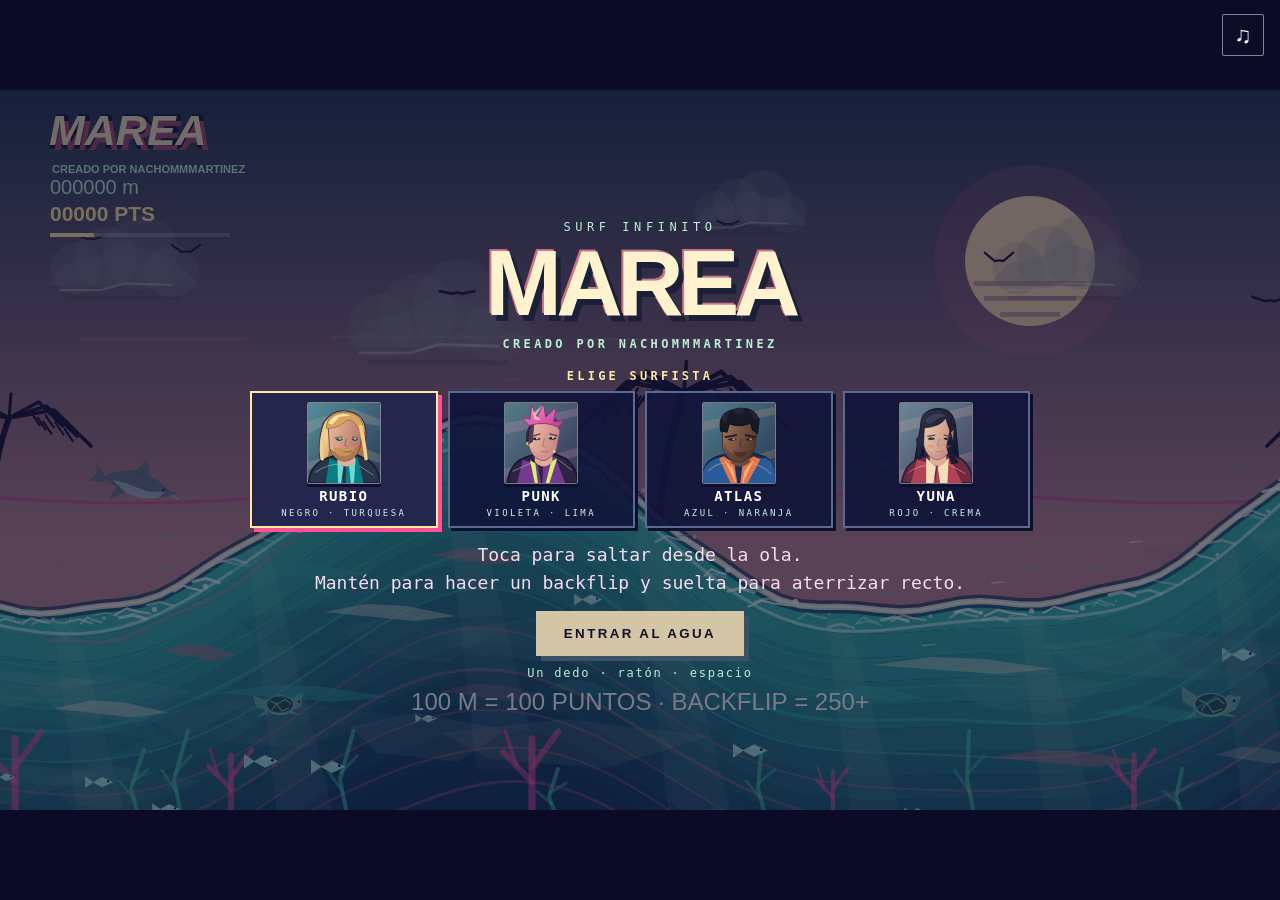
==== marea/index.html @ c3a37f06 "Restore illustrated Marea character portraits" ====
<!doctype html>
<html lang="es">
<head>
  <meta charset="utf-8">
  <meta name="viewport" content="width=device-width, initial-scale=1, viewport-fit=cover, user-scalable=no">
  <meta name="theme-color" content="#100d2b">
  <meta name="description" content="MAREA — juego de surf creado por nachommmartinez.">
  <title>MAREA — surf infinito</title>
  <link rel="stylesheet" href="./style.css?v=11">
</head>
<body>
  <main id="game" aria-label="MAREA, juego de surf creado por nachommmartinez">
    <canvas id="screen" width="1280" height="720" aria-label="Ola y surfista"></canvas>
    <div id="start" class="overlay">
      <div class="panel">
        <div class="eyebrow">SURF INFINITO</div>
        <h1>MAREA</h1>
        <div class="byline">CREADO POR NACHOMMMARTINEZ</div>
        <div class="choose-title">ELIGE SURFISTA</div>
        <div class="characters" role="group" aria-label="Elegir surfista">
          <button class="character selected" type="button" data-character="0" aria-pressed="true"><img class="portrait-art" src="./portraits/rubio.svg?v=2" alt="" width="74" height="82"><strong>RUBIO</strong><small>NEGRO · TURQUESA</small></button>
          <button class="character" type="button" data-character="1" aria-pressed="false"><img class="portrait-art" src="./portraits/punk.svg?v=2" alt="" width="74" height="82"><strong>PUNK</strong><small>VIOLETA · LIMA</small></button>
          <button class="character" type="button" data-character="2" aria-pressed="false"><img class="portrait-art" src="./portraits/atlas.svg?v=2" alt="" width="74" height="82"><strong>ATLAS</strong><small>AZUL · NARANJA</small></button>
          <button class="character" type="button" data-character="3" aria-pressed="false"><img class="portrait-art" src="./portraits/yuna.svg?v=2" alt="" width="74" height="82"><strong>YUNA</strong><small>ROJO · CREMA</small></button>
        </div>
        <p>Toca para saltar desde la ola.<br>Mantén para hacer un backflip y suelta para aterrizar recto.</p>
        <button id="startButton" type="button">ENTRAR AL AGUA</button>
        <span class="small">Un dedo · ratón · espacio</span>
      </div>
    </div>
    <div id="gameOver" class="overlay hidden" role="dialog" aria-modal="true" aria-labelledby="gameOverTitle">
      <div class="panel scores-panel">
        <div class="eyebrow">FIN DE LA OLA</div>
        <h2 id="gameOverTitle">RÉCORDS</h2>
        <p id="finalScore"></p>
        <form id="scoreForm" class="score-form hidden">
          <label for="initials">TUS INICIALES · 3 LETRAS</label>
          <div><input id="initials" type="text" minlength="3" maxlength="3" pattern="[A-Za-z]{3}" autocomplete="off" autocapitalize="characters" spellcheck="false" required aria-label="Tres iniciales"><button type="submit">GUARDAR</button></div>
        </form>
        <ol id="highscores" aria-label="Diez mejores puntuaciones"></ol>
        <button id="replayButton" type="button">OTRA OLA</button>
        <button id="changeCharacterButton" type="button">CAMBIAR SURFISTA</button>
      </div>
    </div>
    <button id="soundButton" class="sound" type="button" aria-label="Silenciar música">♫</button>
    <div id="rotate" aria-hidden="true">Gira el móvil para surfear en horizontal ↻</div>
  </main>
  <audio id="music" src="./audio/marea_ambient.ogg" preload="auto" loop></audio>
  <audio id="musicNight" src="./audio/marea_noche.ogg" preload="auto" loop></audio>
  <audio id="musicStorm" src="./audio/marea_tormenta.ogg" preload="auto" loop></audio>
  <script src="./game.js?v=19" defer></script>
</body>
</html>
---- marea/style.css ----
*{box-sizing:border-box}html,body{margin:0;width:100%;height:100%;overflow:hidden;background:#100d2b;color:#fff;font-family:Arial,Helvetica,sans-serif}#game{position:relative;width:100%;height:100%;display:flex;align-items:center;justify-content:center;overflow:hidden;touch-action:none}canvas{display:block;width:min(100vw,177.7778vh);height:min(100vh,56.25vw);max-width:100%;max-height:100%;touch-action:none}button{cursor:pointer}.overlay{position:absolute;inset:0;display:grid;place-items:center;background:rgba(9,9,32,.47);backdrop-filter:blur(5px);z-index:2;text-align:center}.overlay.hidden{display:none}.panel{padding:26px;max-width:min(94vw,900px)}.eyebrow{font-size:12px;letter-spacing:.38em;color:#baf0ce}.panel h1{font-size:clamp(60px,10vw,110px);line-height:1;margin:10px 0 16px;font-style:italic;letter-spacing:.015em;color:#fff2cf;text-shadow:4px 4px 0 #ff5198,-2px -2px 0 #28cfc8}.panel p{font-size:clamp(14px,2vw,18px);line-height:1.55;color:#f7dbef}.panel button{margin:16px 0;background:#28cfc8;color:#101028;border:0;padding:15px 28px;font-weight:900;letter-spacing:.18em;box-shadow:5px 5px 0 #ff5198}.panel button:hover,.panel button:focus-visible{background:#fff2cf;outline:2px solid #fff}.small{display:block;color:#baf0ce;font-size:12px;letter-spacing:.15em}.sound{position:absolute;z-index:3;right:max(16px,env(safe-area-inset-right));top:max(14px,env(safe-area-inset-top));width:42px;height:42px;border:1px solid rgba(255,255,255,.5);border-radius:50%;background:rgba(16,16,40,.4);color:#fff;font-size:23px}.sound.muted{opacity:.55}#rotate{display:none;position:absolute;inset:0;z-index:4;background:#100d2b;place-items:center;text-align:center;padding:30px;font-size:20px;color:#fff2cf}@media (orientation:portrait) and (max-width:800px){#rotate{display:grid}}
html,body{font-family:monospace}canvas{image-rendering:auto}.overlay{backdrop-filter:none;background:rgba(9,9,32,.68)}.panel h1{font-family:monospace;font-style:normal;letter-spacing:-.07em;text-shadow:5px 5px 0 #ff5198,-3px -3px 0 #28cfc8}.panel button,.score-form input{border-radius:0}.sound{border-radius:0}.scores-panel h2{font-family:monospace;font-style:normal}
.overlay{background:rgba(8,12,30,.48);backdrop-filter:blur(3px)}.panel h1{font-family:Arial Black,Impact,sans-serif;font-style:italic;letter-spacing:-.04em;text-shadow:5px 6px 0 #192038,-2px -2px 0 #c87586}.panel .character{background:linear-gradient(145deg,rgba(20,31,53,.95),rgba(43,53,72,.9));border:1px solid #8795a2;box-shadow:4px 5px 0 #11182d;transform:skewX(-2deg)}.panel .character.selected,.panel .character[aria-pressed=true]{border-color:#f1dfbf;box-shadow:4px 5px 0 #bf5e78}.panel #startButton{background:#d4c5a6;box-shadow:5px 5px 0 #3b5165}.panel #startButton:hover{background:#f5e6c9}.sound{border-radius:2px}.scores-panel h2{font-family:Arial Black,Impact,sans-serif;font-style:italic}
.overlay{background:rgba(8,11,36,.54);backdrop-filter:blur(2px)}.panel{max-height:100vh;overflow:auto}.panel h1{font-size:clamp(48px,8vw,92px);margin:3px 0 8px;letter-spacing:-.06em}.choose-title{font:bold 12px monospace;letter-spacing:.27em;color:#ffe8a3;margin:8px 0}.characters{display:grid;grid-template-columns:repeat(4,minmax(0,1fr));gap:10px;width:min(780px,90vw);margin:auto}.panel .character{display:flex;flex-direction:column;align-items:center;gap:4px;margin:0;padding:9px 5px 8px;min-width:0;background:rgba(15,21,57,.9);border:2px solid #5c6990;box-shadow:3px 3px 0 #0b102d;color:#fff}.panel .character.selected,.panel .character[aria-pressed=true]{border-color:#ffe8a3;background:#24264d;box-shadow:4px 4px 0 #ff5198}.character strong{font:900 14px monospace;letter-spacing:.1em}.character small{font:9px monospace;white-space:nowrap;color:#cdeeea}.portrait-art{display:block;width:74px;height:82px;object-fit:cover;border:1px solid rgba(241,230,204,.48);border-radius:2px;box-shadow:0 4px 12px rgba(8,15,30,.35)}.panel p{margin:13px 0 4px}.panel #startButton{margin:10px 0}.scores-panel #changeCharacterButton{background:#252e57;color:#fff;border:1px solid #6b84a2;box-shadow:3px 3px 0 #161532;margin-left:12px}@media(max-width:600px){.characters{gap:4px;width:94vw}.panel .character{padding:5px 1px}.portrait-art{width:50px;height:56px}.character strong{font-size:11px}.character small{font-size:7px}.panel p{font-size:13px}}

.byline{font-size:12px;letter-spacing:.28em;color:#baf0ce;font-weight:700;margin:0 0 18px}
.hidden{display:none!important}#gameOver{z-index:5;background:rgba(7,8,29,.82);backdrop-filter:blur(8px)}.scores-panel{width:min(92vw,460px);max-height:92vh;overflow:auto;padding:16px 24px}.scores-panel h2{font-size:clamp(30px,5vw,48px);font-style:italic;color:#fff2cf;text-shadow:3px 3px 0 #ff5198;margin:6px 0}.scores-panel p{margin:5px 0 14px}.score-form label{display:block;color:#baf0ce;font-size:12px;letter-spacing:.16em;margin-bottom:8px}.score-form>div{display:flex;justify-content:center;align-items:center;gap:10px}.score-form input{width:105px;padding:10px;background:#fff2cf;color:#101028;border:2px solid #28cfc8;text-align:center;font:bold 23px monospace;text-transform:uppercase;letter-spacing:.2em}.score-form button,.scores-panel #replayButton{margin:5px 0;padding:12px 18px}.scores-panel ol{list-style:none;counter-reset:rank;padding:0;margin:14px auto;max-width:340px;display:grid;grid-template-columns:1fr 1fr;gap:5px 16px;text-align:left}.scores-panel li{counter-increment:rank;display:flex;justify-content:space-between;gap:8px;border-bottom:1px solid rgba(186,240,206,.25);font:16px monospace;color:#fff2cf;padding:3px 0}.scores-panel li::before{content:counter(rank,decimal-leading-zero);color:#28cfc8}.scores-panel li.new{color:#ff8fbe}.scores-panel li span:first-child{font-weight:bold}.scores-panel li.empty{color:rgba(255,255,255,.3)}@media(max-width:600px){.scores-panel{padding:12px}.scores-panel ol{gap:3px 10px}.scores-panel li{font-size:13px}}

/* Crisp interface and unobscured silhouettes. */
.overlay,#gameOver{backdrop-filter:none}.panel h1,.scores-panel h2{font-style:normal}.panel .character{transform:none}.portrait-art{box-shadow:0 3px 0 #0b102d}
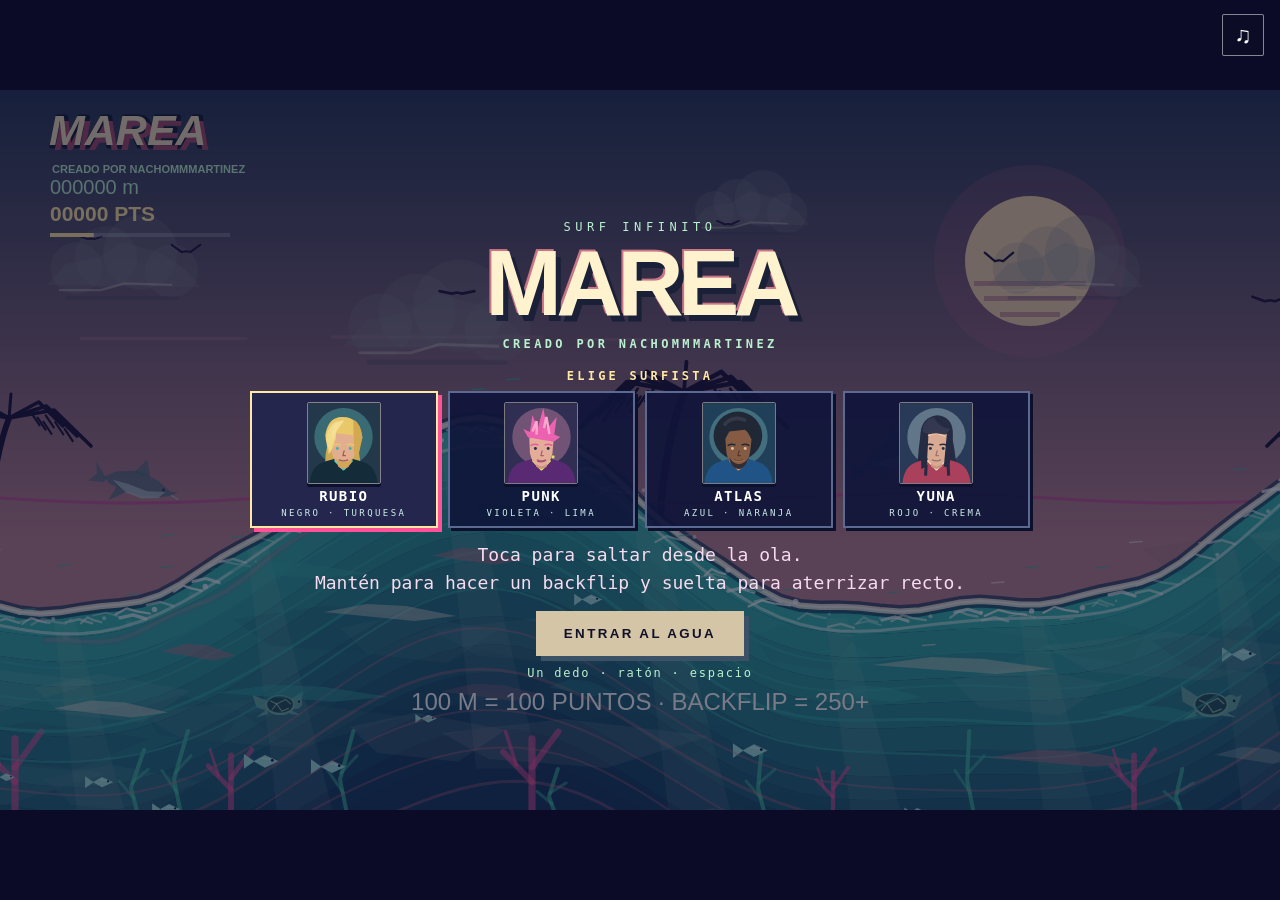
==== commit 384e8317: "Simplify Marea character portraits with clean vector art" ====
--- a/marea/index.html
+++ b/marea/index.html
@@ -18,10 +18,10 @@
         <div class="byline">CREADO POR NACHOMMMARTINEZ</div>
         <div class="choose-title">ELIGE SURFISTA</div>
         <div class="characters" role="group" aria-label="Elegir surfista">
-          <button class="character selected" type="button" data-character="0" aria-pressed="true"><img class="portrait-art" src="./portraits/rubio.svg?v=2" alt="" width="74" height="82"><strong>RUBIO</strong><small>NEGRO · TURQUESA</small></button>
-          <button class="character" type="button" data-character="1" aria-pressed="false"><img class="portrait-art" src="./portraits/punk.svg?v=2" alt="" width="74" height="82"><strong>PUNK</strong><small>VIOLETA · LIMA</small></button>
-          <button class="character" type="button" data-character="2" aria-pressed="false"><img class="portrait-art" src="./portraits/atlas.svg?v=2" alt="" width="74" height="82"><strong>ATLAS</strong><small>AZUL · NARANJA</small></button>
-          <button class="character" type="button" data-character="3" aria-pressed="false"><img class="portrait-art" src="./portraits/yuna.svg?v=2" alt="" width="74" height="82"><strong>YUNA</strong><small>ROJO · CREMA</small></button>
+          <button class="character selected" type="button" data-character="0" aria-pressed="true"><img class="portrait-art" src="./portraits/rubio.svg?v=3" alt="" width="74" height="82"><strong>RUBIO</strong><small>NEGRO · TURQUESA</small></button>
+          <button class="character" type="button" data-character="1" aria-pressed="false"><img class="portrait-art" src="./portraits/punk.svg?v=3" alt="" width="74" height="82"><strong>PUNK</strong><small>VIOLETA · LIMA</small></button>
+          <button class="character" type="button" data-character="2" aria-pressed="false"><img class="portrait-art" src="./portraits/atlas.svg?v=3" alt="" width="74" height="82"><strong>ATLAS</strong><small>AZUL · NARANJA</small></button>
+          <button class="character" type="button" data-character="3" aria-pressed="false"><img class="portrait-art" src="./portraits/yuna.svg?v=3" alt="" width="74" height="82"><strong>YUNA</strong><small>ROJO · CREMA</small></button>
         </div>
         <p>Toca para saltar desde la ola.<br>Mantén para hacer un backflip y suelta para aterrizar recto.</p>
         <button id="startButton" type="button">ENTRAR AL AGUA</button>
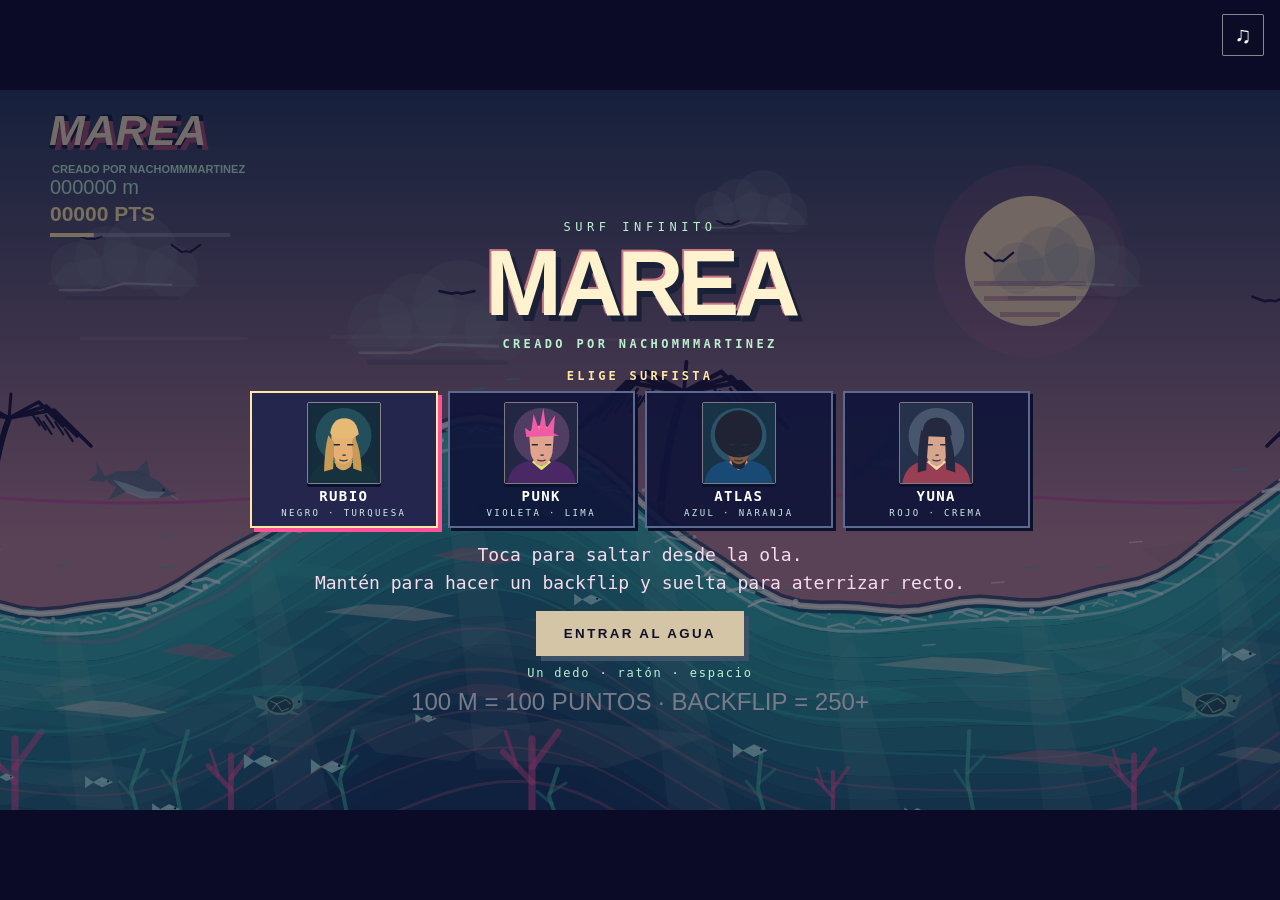
==== commit d7a99a27: "Unify Marea portraits and surfers in atmospheric silhouette style" ====
--- a/marea/index.html
+++ b/marea/index.html
@@ -18,10 +18,10 @@
         <div class="byline">CREADO POR NACHOMMMARTINEZ</div>
         <div class="choose-title">ELIGE SURFISTA</div>
         <div class="characters" role="group" aria-label="Elegir surfista">
-          <button class="character selected" type="button" data-character="0" aria-pressed="true"><img class="portrait-art" src="./portraits/rubio.svg?v=3" alt="" width="74" height="82"><strong>RUBIO</strong><small>NEGRO · TURQUESA</small></button>
-          <button class="character" type="button" data-character="1" aria-pressed="false"><img class="portrait-art" src="./portraits/punk.svg?v=3" alt="" width="74" height="82"><strong>PUNK</strong><small>VIOLETA · LIMA</small></button>
-          <button class="character" type="button" data-character="2" aria-pressed="false"><img class="portrait-art" src="./portraits/atlas.svg?v=3" alt="" width="74" height="82"><strong>ATLAS</strong><small>AZUL · NARANJA</small></button>
-          <button class="character" type="button" data-character="3" aria-pressed="false"><img class="portrait-art" src="./portraits/yuna.svg?v=3" alt="" width="74" height="82"><strong>YUNA</strong><small>ROJO · CREMA</small></button>
+          <button class="character selected" type="button" data-character="0" aria-pressed="true"><img class="portrait-art" src="./portraits/rubio.svg?v=4" alt="" width="74" height="82"><strong>RUBIO</strong><small>NEGRO · TURQUESA</small></button>
+          <button class="character" type="button" data-character="1" aria-pressed="false"><img class="portrait-art" src="./portraits/punk.svg?v=4" alt="" width="74" height="82"><strong>PUNK</strong><small>VIOLETA · LIMA</small></button>
+          <button class="character" type="button" data-character="2" aria-pressed="false"><img class="portrait-art" src="./portraits/atlas.svg?v=4" alt="" width="74" height="82"><strong>ATLAS</strong><small>AZUL · NARANJA</small></button>
+          <button class="character" type="button" data-character="3" aria-pressed="false"><img class="portrait-art" src="./portraits/yuna.svg?v=4" alt="" width="74" height="82"><strong>YUNA</strong><small>ROJO · CREMA</small></button>
         </div>
         <p>Toca para saltar desde la ola.<br>Mantén para hacer un backflip y suelta para aterrizar recto.</p>
         <button id="startButton" type="button">ENTRAR AL AGUA</button>
@@ -48,6 +48,6 @@
   <audio id="music" src="./audio/marea_ambient.ogg" preload="auto" loop></audio>
   <audio id="musicNight" src="./audio/marea_noche.ogg" preload="auto" loop></audio>
   <audio id="musicStorm" src="./audio/marea_tormenta.ogg" preload="auto" loop></audio>
-  <script src="./game.js?v=19" defer></script>
+  <script src="./game.js?v=20" defer></script>
 </body>
 </html>
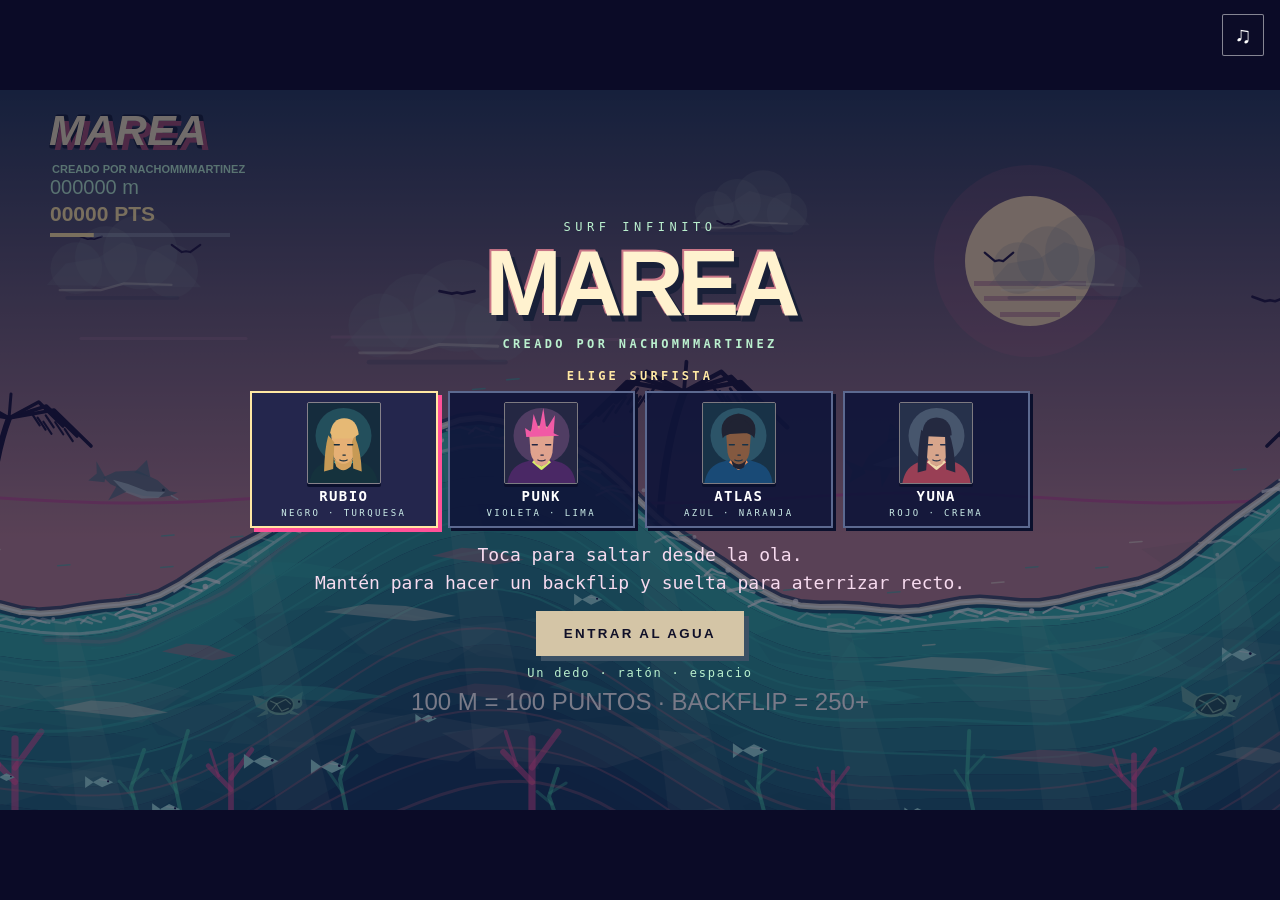
==== commit a28fb13a: "Keep Atlas face visible in simplified portrait" ====
--- a/marea/index.html
+++ b/marea/index.html
@@ -20,7 +20,7 @@
         <div class="characters" role="group" aria-label="Elegir surfista">
           <button class="character selected" type="button" data-character="0" aria-pressed="true"><img class="portrait-art" src="./portraits/rubio.svg?v=4" alt="" width="74" height="82"><strong>RUBIO</strong><small>NEGRO · TURQUESA</small></button>
           <button class="character" type="button" data-character="1" aria-pressed="false"><img class="portrait-art" src="./portraits/punk.svg?v=4" alt="" width="74" height="82"><strong>PUNK</strong><small>VIOLETA · LIMA</small></button>
-          <button class="character" type="button" data-character="2" aria-pressed="false"><img class="portrait-art" src="./portraits/atlas.svg?v=4" alt="" width="74" height="82"><strong>ATLAS</strong><small>AZUL · NARANJA</small></button>
+          <button class="character" type="button" data-character="2" aria-pressed="false"><img class="portrait-art" src="./portraits/atlas.svg?v=5" alt="" width="74" height="82"><strong>ATLAS</strong><small>AZUL · NARANJA</small></button>
           <button class="character" type="button" data-character="3" aria-pressed="false"><img class="portrait-art" src="./portraits/yuna.svg?v=4" alt="" width="74" height="82"><strong>YUNA</strong><small>ROJO · CREMA</small></button>
         </div>
         <p>Toca para saltar desde la ola.<br>Mantén para hacer un backflip y suelta para aterrizar recto.</p>
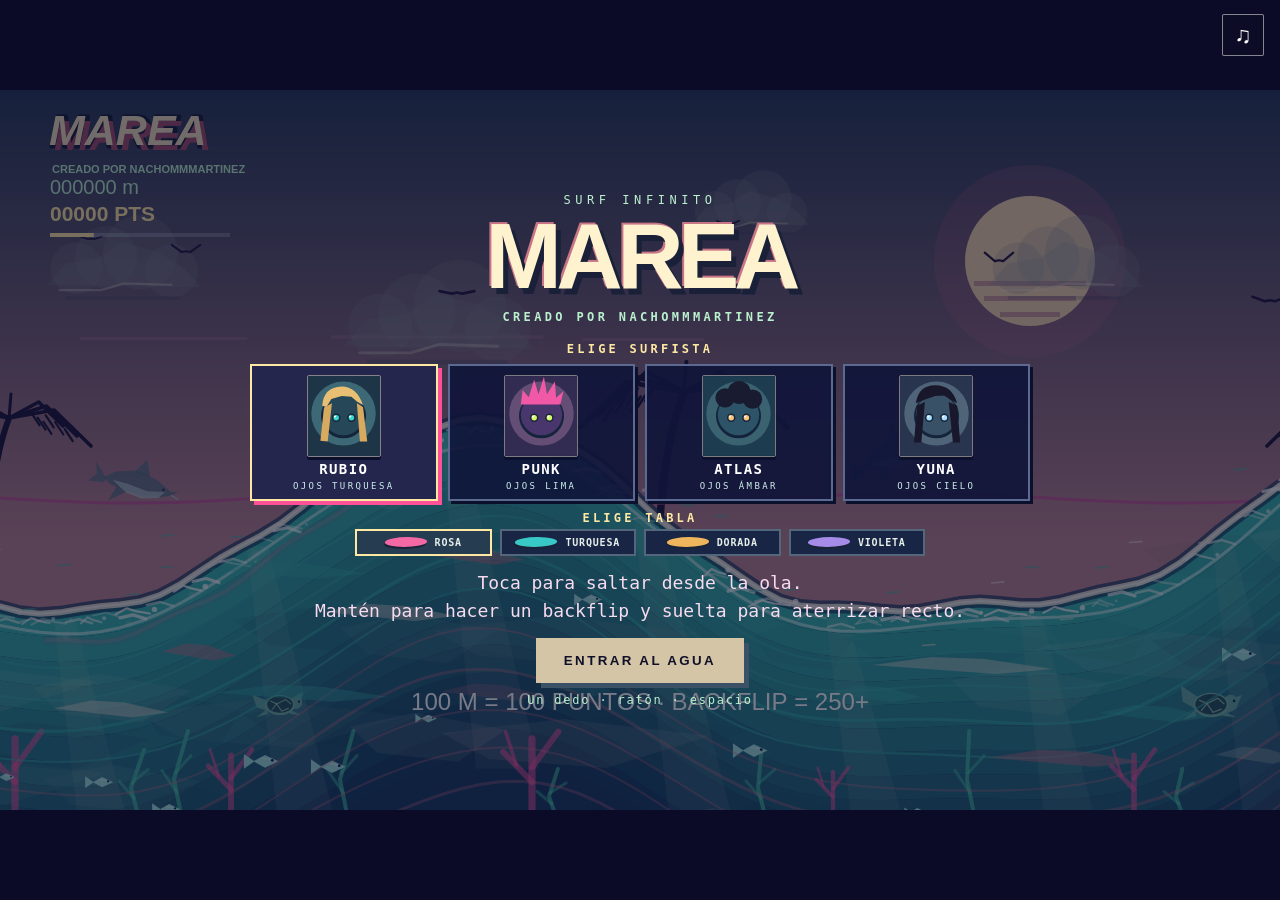
==== commit c39ddb97: "Add four surfboard choices and orbital surfers" ====
--- a/marea/index.html
+++ b/marea/index.html
@@ -6,7 +6,7 @@
   <meta name="theme-color" content="#100d2b">
   <meta name="description" content="MAREA — juego de surf creado por nachommmartinez.">
   <title>MAREA — surf infinito</title>
-  <link rel="stylesheet" href="./style.css?v=11">
+  <link rel="stylesheet" href="./style.css?v=12">
 </head>
 <body>
   <main id="game" aria-label="MAREA, juego de surf creado por nachommmartinez">
@@ -18,10 +18,17 @@
         <div class="byline">CREADO POR NACHOMMMARTINEZ</div>
         <div class="choose-title">ELIGE SURFISTA</div>
         <div class="characters" role="group" aria-label="Elegir surfista">
-          <button class="character selected" type="button" data-character="0" aria-pressed="true"><img class="portrait-art" src="./portraits/rubio.svg?v=4" alt="" width="74" height="82"><strong>RUBIO</strong><small>NEGRO · TURQUESA</small></button>
-          <button class="character" type="button" data-character="1" aria-pressed="false"><img class="portrait-art" src="./portraits/punk.svg?v=4" alt="" width="74" height="82"><strong>PUNK</strong><small>VIOLETA · LIMA</small></button>
-          <button class="character" type="button" data-character="2" aria-pressed="false"><img class="portrait-art" src="./portraits/atlas.svg?v=5" alt="" width="74" height="82"><strong>ATLAS</strong><small>AZUL · NARANJA</small></button>
-          <button class="character" type="button" data-character="3" aria-pressed="false"><img class="portrait-art" src="./portraits/yuna.svg?v=4" alt="" width="74" height="82"><strong>YUNA</strong><small>ROJO · CREMA</small></button>
+          <button class="character selected" type="button" data-character="0" aria-pressed="true"><img class="portrait-art" src="./portraits/rubio.svg?v=6" alt="" width="74" height="82"><strong>RUBIO</strong><small>OJOS TURQUESA</small></button>
+          <button class="character" type="button" data-character="1" aria-pressed="false"><img class="portrait-art" src="./portraits/punk.svg?v=6" alt="" width="74" height="82"><strong>PUNK</strong><small>OJOS LIMA</small></button>
+          <button class="character" type="button" data-character="2" aria-pressed="false"><img class="portrait-art" src="./portraits/atlas.svg?v=6" alt="" width="74" height="82"><strong>ATLAS</strong><small>OJOS ÁMBAR</small></button>
+          <button class="character" type="button" data-character="3" aria-pressed="false"><img class="portrait-art" src="./portraits/yuna.svg?v=6" alt="" width="74" height="82"><strong>YUNA</strong><small>OJOS CIELO</small></button>
+        </div>
+        <div class="choose-title board-title">ELIGE TABLA</div>
+        <div class="boards" role="group" aria-label="Elegir tabla">
+          <button type="button" data-board="0" aria-pressed="true" aria-label="Tabla rosa"><span class="board-swatch" style="--board:#f368a5"></span><span>ROSA</span></button>
+          <button type="button" data-board="1" aria-pressed="false" aria-label="Tabla turquesa"><span class="board-swatch" style="--board:#38c9c6"></span><span>TURQUESA</span></button>
+          <button type="button" data-board="2" aria-pressed="false" aria-label="Tabla dorada"><span class="board-swatch" style="--board:#edb65d"></span><span>DORADA</span></button>
+          <button type="button" data-board="3" aria-pressed="false" aria-label="Tabla violeta"><span class="board-swatch" style="--board:#a68be8"></span><span>VIOLETA</span></button>
         </div>
         <p>Toca para saltar desde la ola.<br>Mantén para hacer un backflip y suelta para aterrizar recto.</p>
         <button id="startButton" type="button">ENTRAR AL AGUA</button>
@@ -48,6 +55,6 @@
   <audio id="music" src="./audio/marea_ambient.ogg" preload="auto" loop></audio>
   <audio id="musicNight" src="./audio/marea_noche.ogg" preload="auto" loop></audio>
   <audio id="musicStorm" src="./audio/marea_tormenta.ogg" preload="auto" loop></audio>
-  <script src="./game.js?v=20" defer></script>
+  <script src="./game.js?v=21" defer></script>
 </body>
 </html>
--- a/marea/style.css
+++ b/marea/style.css
@@ -8,3 +8,5 @@
 
 /* Crisp interface and unobscured silhouettes. */
 .overlay,#gameOver{backdrop-filter:none}.panel h1,.scores-panel h2{font-style:normal}.panel .character{transform:none}.portrait-art{box-shadow:0 3px 0 #0b102d}
+
+.board-title{margin:10px 0 4px}.boards{display:grid;grid-template-columns:repeat(4,1fr);gap:8px;width:min(570px,88vw);margin:auto}.boards button{display:flex;align-items:center;justify-content:center;gap:8px;margin:0;padding:6px 8px;background:#182544;color:#e5eee9;border:2px solid #53667c;box-shadow:none;font:700 10px monospace;letter-spacing:.08em}.boards button.selected,.boards button[aria-pressed=true]{border-color:#ffe8a3;background:#263d51}.board-swatch{display:block;width:42px;height:10px;background:var(--board);border-radius:50%;transform:skewX(-22deg);box-shadow:0 2px 0 #182337}@media(max-width:600px){.boards{gap:3px;width:94vw}.boards button{padding:5px 2px;gap:3px;font-size:7px}.board-swatch{width:23px;height:7px}}
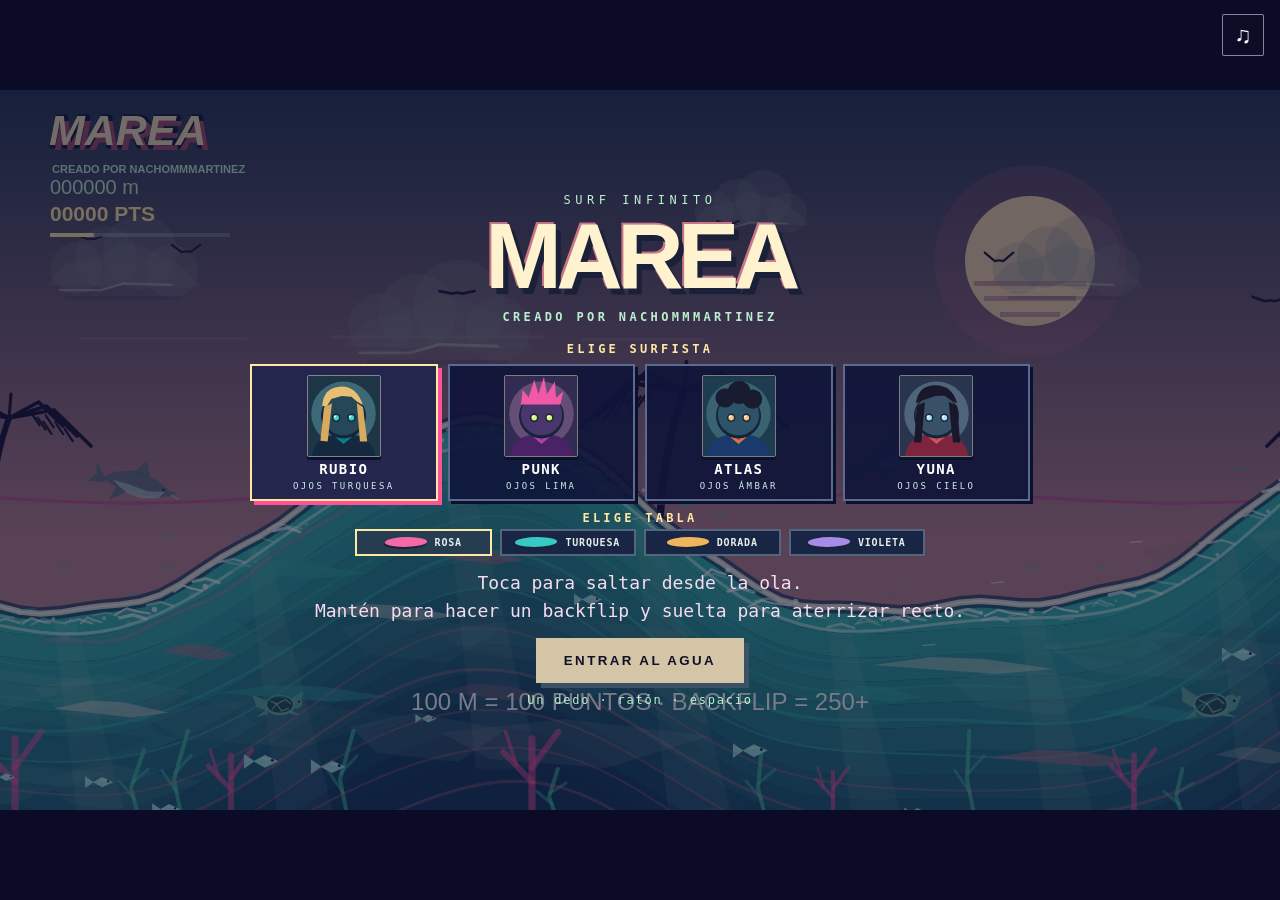
==== commit 2a6e09f4: "Restore surfer bodies beneath orbital heads" ====
--- a/marea/index.html
+++ b/marea/index.html
@@ -18,10 +18,10 @@
         <div class="byline">CREADO POR NACHOMMMARTINEZ</div>
         <div class="choose-title">ELIGE SURFISTA</div>
         <div class="characters" role="group" aria-label="Elegir surfista">
-          <button class="character selected" type="button" data-character="0" aria-pressed="true"><img class="portrait-art" src="./portraits/rubio.svg?v=6" alt="" width="74" height="82"><strong>RUBIO</strong><small>OJOS TURQUESA</small></button>
-          <button class="character" type="button" data-character="1" aria-pressed="false"><img class="portrait-art" src="./portraits/punk.svg?v=6" alt="" width="74" height="82"><strong>PUNK</strong><small>OJOS LIMA</small></button>
-          <button class="character" type="button" data-character="2" aria-pressed="false"><img class="portrait-art" src="./portraits/atlas.svg?v=6" alt="" width="74" height="82"><strong>ATLAS</strong><small>OJOS ÁMBAR</small></button>
-          <button class="character" type="button" data-character="3" aria-pressed="false"><img class="portrait-art" src="./portraits/yuna.svg?v=6" alt="" width="74" height="82"><strong>YUNA</strong><small>OJOS CIELO</small></button>
+          <button class="character selected" type="button" data-character="0" aria-pressed="true"><img class="portrait-art" src="./portraits/rubio.svg?v=7" alt="" width="74" height="82"><strong>RUBIO</strong><small>OJOS TURQUESA</small></button>
+          <button class="character" type="button" data-character="1" aria-pressed="false"><img class="portrait-art" src="./portraits/punk.svg?v=7" alt="" width="74" height="82"><strong>PUNK</strong><small>OJOS LIMA</small></button>
+          <button class="character" type="button" data-character="2" aria-pressed="false"><img class="portrait-art" src="./portraits/atlas.svg?v=7" alt="" width="74" height="82"><strong>ATLAS</strong><small>OJOS ÁMBAR</small></button>
+          <button class="character" type="button" data-character="3" aria-pressed="false"><img class="portrait-art" src="./portraits/yuna.svg?v=7" alt="" width="74" height="82"><strong>YUNA</strong><small>OJOS CIELO</small></button>
         </div>
         <div class="choose-title board-title">ELIGE TABLA</div>
         <div class="boards" role="group" aria-label="Elegir tabla">
@@ -55,6 +55,6 @@
   <audio id="music" src="./audio/marea_ambient.ogg" preload="auto" loop></audio>
   <audio id="musicNight" src="./audio/marea_noche.ogg" preload="auto" loop></audio>
   <audio id="musicStorm" src="./audio/marea_tormenta.ogg" preload="auto" loop></audio>
-  <script src="./game.js?v=21" defer></script>
+  <script src="./game.js?v=22" defer></script>
 </body>
 </html>
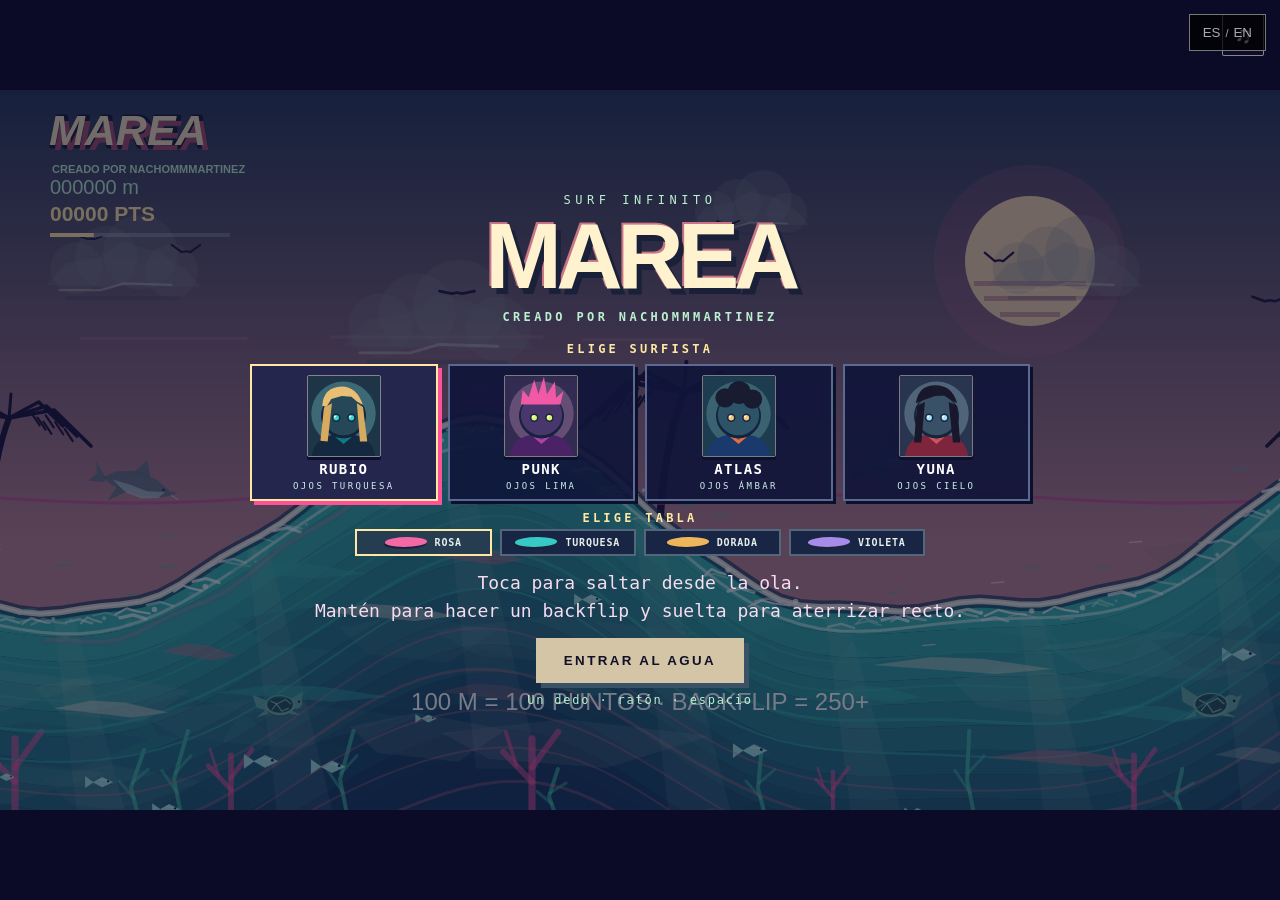
==== commit 77dcf399: "Add persistent ES/EN switcher" ====
--- a/marea/index.html
+++ b/marea/index.html
@@ -56,5 +56,5 @@
   <audio id="musicNight" src="./audio/marea_noche.ogg" preload="auto" loop></audio>
   <audio id="musicStorm" src="./audio/marea_tormenta.ogg" preload="auto" loop></audio>
   <script src="./game.js?v=22" defer></script>
-</body>
+<style id="global-lang-style">#global-lang{position:fixed;top:14px;right:14px;z-index:99999;background:rgba(0,0,0,.75);border:1px solid #777;padding:5px 8px;font:11px Arial,sans-serif;color:#aaa}#global-lang button{border:0;background:transparent;color:#aaa;padding:5px;cursor:pointer}#global-lang button.active{color:#fff;text-decoration:underline}#google_translate_element{position:fixed;left:-9999px;top:-9999px}body{top:0!important}</style><div id="global-lang"><button data-lang="es">ES</button>/<button data-lang="en">EN</button></div><div id="google_translate_element"></div><script id="global-lang-js">(function(){const K="site-lang";function a(l){localStorage.setItem(K,l);document.documentElement.lang=l;document.querySelectorAll("#global-lang button").forEach(b=>b.classList.toggle("active",b.dataset.lang===l));const g=()=>{const s=document.querySelector(".goog-te-combo");if(!s)return false;s.value=l==="es"?"":l;s.dispatchEvent(new Event("change",{bubbles:true}));return true};if(!g()){let n=0,t=setInterval(()=>{if(g()||++n>40)clearInterval(t)},250)}}window.googleTranslateElementInit=()=>{new google.translate.TranslateElement({pageLanguage:"es",includedLanguages:"es,en",autoDisplay:false},"google_translate_element");setTimeout(()=>a(localStorage.getItem(K)||"es"),300)};document.querySelectorAll("#global-lang button").forEach(b=>b.onclick=()=>a(b.dataset.lang));})();</script><script src="https://translate.google.com/translate_a/element.js?cb=googleTranslateElementInit"></script></body>
 </html>
